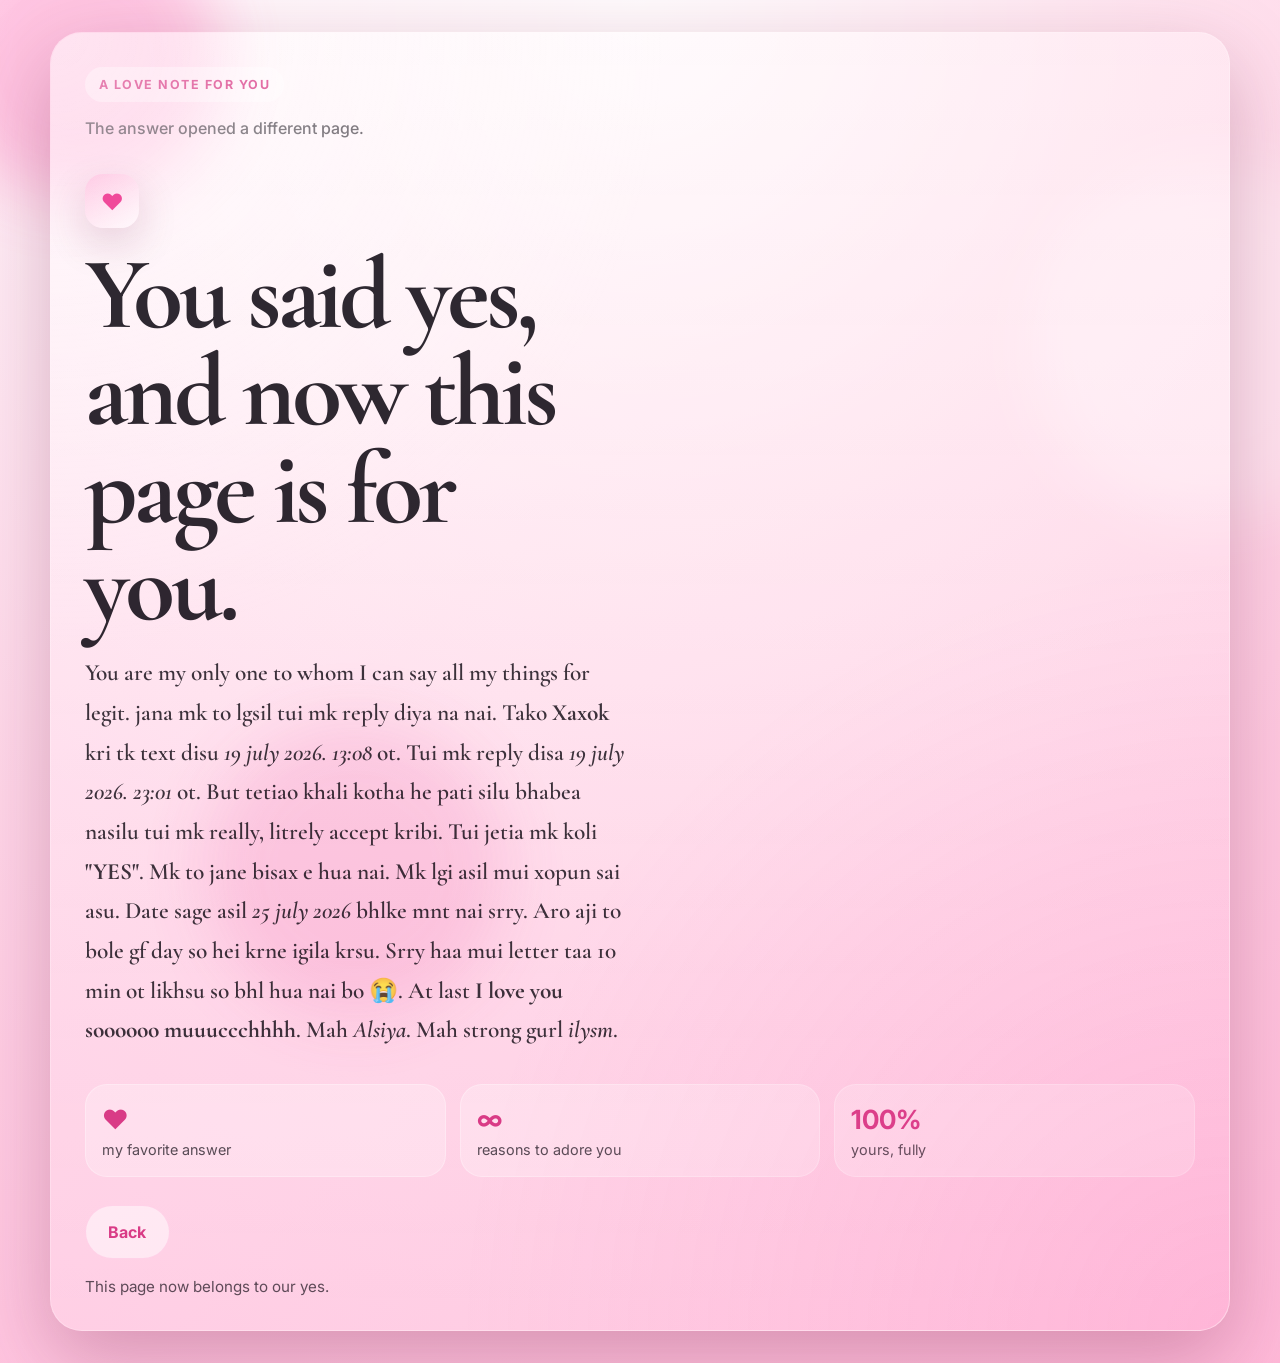
==== note.html @ 2ac6563f "feat: add note page with prefetch, loader and home UI updates" ====
<!DOCTYPE html>
<html lang="en">
  <head>
    <meta charset="UTF-8" />
    <meta name="viewport" content="width=device-width, initial-scale=1.0" />
    <meta
      name="description"
      content="A premium Valentine love note page with glassmorphism, pink gradients, and soft romance."
    />
    <meta name="theme-color" content="#ff69b4" />
    <title>A Love Note for Alsiya</title>
    <link rel="preconnect" href="https://fonts.googleapis.com" />
    <link rel="preconnect" href="https://fonts.gstatic.com" crossorigin />
    <link
      href="https://fonts.googleapis.com/css2?family=Cormorant+Garamond:wght@500;600;700&family=Inter:wght@400;500;600;700;800&display=swap"
      rel="stylesheet"
    />
    <link rel="stylesheet" href="styles.css" />
  </head>
  <body class="page-note">
    <div class="page-shell">
      <div class="ambient ambient-one"></div>
      <div class="ambient ambient-two"></div>
      <div class="ambient ambient-three"></div>
      <div class="hearts-layer" aria-hidden="true"></div>

      <main class="hero">
        <section class="hero-card glass">
          <div class="eyebrow">A love note for you</div>
          <p class="mini-copy">The answer opened a different page.</p>

          <div class="hero-copy">
            <span class="sparkle">♥</span>
            <h1>You said yes, and now this page is for you.</h1>
            <p class="lead" id="loveNote">
              You are my only one to whom I can say all my things for legit.
              jana mk to lgsil tui mk reply diya na nai.
              Tako <strong>Xaxok</strong> kri tk text disu <em>19 july 2026. 13:08</em> ot.
              Tui mk reply disa <em>19 july 2026. 23:01</em> ot.
              But tetiao khali kotha he pati silu bhabea nasilu tui mk really, litrely accept kribi.
              Tui jetia mk koli <strong>"YES"</strong>.
              Mk to jane bisax e hua nai. Mk lgi asil mui xopun sai asu.
              Date sage asil <em>25 july 2026</em> bhlke mnt nai srry.
              Aro aji to bole gf day so hei krne igila krsu. Srry haa mui letter taa 10 min ot likhsu so bhl hua nai bo 😭.
              At last <strong>I love you soooooo muuuccchhhh</strong>. Mah <em>Alsiya</em>.
              Mah strong gurl <em>ilysm</em>.
            </p>
          </div>

          <div class="stats">
            <div class="stat">
              <strong>♥</strong>
              <span>my favorite answer</span>
            </div>
            <div class="stat">
              <strong>∞</strong>
              <span>reasons to adore you</span>
            </div>
            <div class="stat">
              <strong>100%</strong>
              <span>yours, fully</span>
            </div>
          </div>

          <div class="actions">
            <a class="btn btn-secondary" href="index.html">Back</a>
          </div>

          <p class="hint">This page now belongs to our yes.</p>
        </section>
      </main>
    </div>

    <script src="script.js"></script>
  </body>
</html>
---- styles.css ----
:root {
  --pink: #ff69b4;
  --pink-100: #fff0f7;
  --pink-200: #ffd2e8;
  --pink-300: #ffafd2;
  --pink-400: #ff8ec0;
  --pink-500: #ff69b4;
  --pink-600: #f04a9a;
  --pink-700: #d93b86;
  --white: #ffffff;
  --black: #110b14;
  --ink: rgba(17, 11, 20, 0.88);
  --glass: rgba(255, 255, 255, 0.16);
  --glass-strong: rgba(255, 255, 255, 0.24);
  --border: rgba(255, 255, 255, 0.24);
  --shadow: 0 28px 80px rgba(108, 17, 62, 0.28);
  --shadow-soft: 0 16px 40px rgba(108, 17, 62, 0.16);
}

* {
  box-sizing: border-box;
}

html {
  scroll-behavior: smooth;
}

body {
  margin: 0;
  min-height: 100vh;
  font-family: "Inter", sans-serif;
  color: var(--black);
  background:
    radial-gradient(circle at top, rgba(255, 255, 255, 0.8), rgba(255, 255, 255, 0.15) 32%, rgba(255, 105, 180, 0.12) 65%, rgba(255, 105, 180, 0.22) 100%),
    linear-gradient(135deg, #fff7fb 0%, #ffe2ee 40%, #ffd0e3 100%);
  overflow-x: hidden;
}

.page-shell {
  position: relative;
  min-height: 100vh;
  padding: 32px;
  isolation: isolate;
}

.ambient {
  position: fixed;
  inset: auto;
  border-radius: 999px;
  filter: blur(32px);
  opacity: 0.75;
  pointer-events: none;
  z-index: -2;
}

.ambient-one {
  width: 280px;
  height: 280px;
  top: -80px;
  left: -60px;
  background: rgba(255, 105, 180, 0.45);
}

.ambient-two {
  width: 360px;
  height: 360px;
  top: 18%;
  right: -110px;
  background: rgba(255, 255, 255, 0.45);
}

.ambient-three {
  width: 300px;
  height: 300px;
  bottom: -120px;
  left: 16%;
  background: rgba(240, 74, 154, 0.28);
}

.hearts-layer,
.confetti-layer {
  position: fixed;
  inset: 0;
  pointer-events: none;
  z-index: -1;
  overflow: hidden;
}

.heart {
  position: absolute;
  bottom: -40px;
  color: rgba(255, 105, 180, 0.55);
  font-size: 18px;
  animation: float-up linear forwards;
  text-shadow: 0 0 16px rgba(255, 255, 255, 0.4);
}

@keyframes float-up {
  0% {
    transform: translate3d(0, 0, 0) scale(0.85) rotate(0deg);
    opacity: 0;
  }
  10% {
    opacity: 1;
  }
  100% {
    transform: translate3d(var(--drift), -120vh, 0) scale(1.35) rotate(24deg);
    opacity: 0;
  }
}

.hero {
  width: min(1180px, 100%);
  margin: 0 auto;
  min-height: calc(100vh - 64px);
  display: grid;
  grid-template-columns: 1fr;
  gap: 24px;
  align-items: stretch;
}

.glass {
  background: linear-gradient(180deg, var(--glass-strong), var(--glass));
  border: 1px solid var(--border);
  box-shadow: var(--shadow);
  backdrop-filter: blur(24px) saturate(160%);
  -webkit-backdrop-filter: blur(24px) saturate(160%);
}

.hero-card,
.note-card,
.gallery {
  border-radius: 32px;
}

.hero-card {
  padding: 34px;
  display: flex;
  flex-direction: column;
  justify-content: space-between;
  min-height: 100%;
  position: relative;
  overflow: hidden;
}

.hero-card::before {
  content: "";
  position: absolute;
  inset: 0;
  background:
    radial-gradient(circle at top left, rgba(255, 255, 255, 0.4), transparent 35%),
    radial-gradient(circle at bottom right, rgba(255, 105, 180, 0.18), transparent 44%);
  pointer-events: none;
}

.eyebrow,
.note-label {
  width: fit-content;
  padding: 10px 14px;
  border-radius: 999px;
  background: rgba(255, 255, 255, 0.34);
  color: var(--pink-700);
  font-size: 0.78rem;
  font-weight: 700;
  letter-spacing: 0.12em;
  text-transform: uppercase;
}

.mini-copy {
  margin: 16px 0 0;
  color: rgba(17, 11, 20, 0.66);
  font-weight: 500;
}

.hero-copy {
  margin-top: 36px;
  position: relative;
  max-width: 640px;
}

.sparkle {
  display: inline-flex;
  width: 54px;
  height: 54px;
  align-items: center;
  justify-content: center;
  margin-bottom: 18px;
  border-radius: 18px;
  background: linear-gradient(145deg, rgba(255, 105, 180, 0.2), rgba(255, 255, 255, 0.5));
  color: var(--pink-600);
  font-size: 1.4rem;
  box-shadow: var(--shadow-soft);
}

h1,
h2 {
  margin: 0;
  font-family: "Cormorant Garamond", serif;
  line-height: 0.95;
  letter-spacing: -0.04em;
}

h1 {
  font-size: clamp(3.6rem, 8vw, 7.4rem);
  color: var(--ink);
  max-width: 11ch;
}

.lead {
  margin: 20px 0 0;
  max-width: 34rem;
  color: rgba(17, 11, 20, 0.76);
  font-size: clamp(1.02rem, 1.8vw, 1.2rem);
  line-height: 1.8;
}

.stats {
  margin-top: 34px;
  display: grid;
  grid-template-columns: repeat(3, minmax(0, 1fr));
  gap: 14px;
}

.stat {
  padding: 18px 16px;
  border-radius: 22px;
  background: rgba(255, 255, 255, 0.26);
  border: 1px solid rgba(255, 255, 255, 0.28);
}

.stat strong {
  display: block;
  font-size: 1.65rem;
  color: var(--pink-700);
}

.stat span {
  display: block;
  margin-top: 6px;
  font-size: 0.9rem;
  color: rgba(17, 11, 20, 0.7);
}

.actions {
  margin-top: 28px;
  display: flex;
  flex-wrap: wrap;
  gap: 14px;
}

.btn {
  display: inline-flex;
  align-items: center;
  justify-content: center;
  appearance: none;
  border: none;
  border-radius: 999px;
  padding: 16px 22px;
  font-size: 1rem;
  font-weight: 700;
  letter-spacing: 0.01em;
  cursor: pointer;
  text-decoration: none;
  transition:
    transform 180ms ease,
    box-shadow 180ms ease,
    background 180ms ease,
    color 180ms ease;
}

.btn:hover {
  transform: translateY(-2px);
}

.btn:active {
  transform: translateY(0);
}

.btn-primary {
  color: var(--white);
  background: linear-gradient(135deg, var(--pink-500), var(--pink-700));
  box-shadow: 0 18px 30px rgba(255, 105, 180, 0.35);
}

.btn-secondary {
  color: var(--pink-700);
  background: rgba(255, 255, 255, 0.5);
  border: 1px solid rgba(255, 105, 180, 0.18);
}

.hint {
  margin: 18px 0 0;
  color: rgba(17, 11, 20, 0.68);
  font-size: 0.95rem;
}

.note-card {
  padding: 28px;
}

.note-card p {
  margin: 0;
}

#loveNote {
  margin-top: 18px;
  color: rgba(17, 11, 20, 0.82);
  font-size: clamp(1.18rem, 2vw, 1.46rem);
  line-height: 1.7;
  font-family: "Cormorant Garamond", serif;
  font-weight: 600;
}

.gallery {
  padding: 24px;
}

.gallery-top {
  display: flex;
  justify-content: space-between;
  gap: 12px;
  color: rgba(17, 11, 20, 0.58);
  font-size: 0.82rem;
  letter-spacing: 0.12em;
  text-transform: uppercase;
}

.cards-grid {
  margin-top: 18px;
  display: grid;
  gap: 14px;
}

.mini-card {
  padding: 18px;
  border-radius: 22px;
  background: rgba(255, 255, 255, 0.26);
  border: 1px solid rgba(255, 255, 255, 0.28);
}

.mini-icon {
  display: inline-flex;
  margin-bottom: 14px;
  color: var(--pink-600);
}

.mini-card h2 {
  font-size: 2.1rem;
  color: var(--ink);
}

.mini-card p {
  margin: 8px 0 0;
  color: rgba(17, 11, 20, 0.72);
  line-height: 1.7;
}

.toast {
  position: fixed;
  left: 50%;
  bottom: 26px;
  transform: translateX(-50%) translateY(20px);
  padding: 14px 18px;
  border-radius: 999px;
  background: rgba(17, 11, 20, 0.82);
  color: var(--white);
  font-weight: 600;
  letter-spacing: 0.01em;
  box-shadow: var(--shadow-soft);
  opacity: 0;
  transition:
    opacity 240ms ease,
    transform 240ms ease;
  z-index: 20;
}

.toast.show {
  opacity: 1;
  transform: translateX(-50%) translateY(0);
}

.page-loader {
  position: fixed;
  inset: 0;
  display: grid;
  place-items: center;
  padding: 24px;
  background: rgba(255, 247, 251, 0.34);
  backdrop-filter: blur(14px) saturate(140%);
  -webkit-backdrop-filter: blur(14px) saturate(140%);
  opacity: 0;
  visibility: hidden;
  transition:
    opacity 220ms ease,
    visibility 220ms ease;
  z-index: 30;
}

.page-loader.show {
  opacity: 1;
  visibility: visible;
}

.loader-card {
  width: min(420px, 100%);
  padding: 28px 30px 24px;
  border-radius: 28px;
  text-align: center;
}

.loader-heart {
  width: 64px;
  height: 64px;
  margin: 0 auto 14px;
  border-radius: 22px;
  display: grid;
  place-items: center;
  background: linear-gradient(135deg, var(--pink-500), var(--pink-700));
  color: var(--white);
  font-size: 1.6rem;
  box-shadow: 0 18px 32px rgba(255, 105, 180, 0.32);
  animation: loader-breathe 900ms ease-in-out infinite alternate;
}

.loader-title {
  margin: 0;
  font-family: "Cormorant Garamond", serif;
  font-size: 2.2rem;
  line-height: 1;
  color: var(--ink);
}

.loader-subtitle {
  margin: 10px 0 0;
  color: rgba(17, 11, 20, 0.72);
  line-height: 1.6;
}

.loader-bar {
  position: relative;
  height: 10px;
  margin-top: 20px;
  border-radius: 999px;
  background: rgba(255, 105, 180, 0.12);
  overflow: hidden;
}

.loader-bar span {
  position: absolute;
  inset: 0;
  width: 38%;
  border-radius: inherit;
  background: linear-gradient(90deg, var(--pink-300), var(--pink-500), var(--pink-700));
  animation: loader-slide 1s ease-in-out infinite;
}

body.page-note .hero {
  animation: note-fade-in 560ms ease both;
}

.love-page .hero-card {
  animation: note-fade-in 560ms ease both;
}

@keyframes loader-breathe {
  from {
    transform: translateY(0) scale(0.98);
  }
  to {
    transform: translateY(-3px) scale(1.04);
  }
}

@keyframes loader-slide {
  0% {
    transform: translateX(-120%);
  }
  100% {
    transform: translateX(260%);
  }
}

@keyframes note-fade-in {
  from {
    opacity: 0;
    transform: translateY(18px) scale(0.985);
  }
  to {
    opacity: 1;
    transform: translateY(0) scale(1);
  }
}

.confetti {
  position: absolute;
  width: 12px;
  height: 12px;
  border-radius: 50%;
  background: var(--pink-500);
  box-shadow: 0 0 16px rgba(255, 255, 255, 0.48);
  animation: burst 900ms ease-out forwards;
}

@keyframes burst {
  0% {
    transform: translate3d(0, 0, 0) scale(0.4);
    opacity: 1;
  }
  100% {
    transform: translate3d(var(--dx), var(--dy), 0) scale(0.1);
    opacity: 0;
  }
}

@media (max-width: 980px) {
  .page-shell {
    padding: 18px;
  }

  .hero {
    min-height: auto;
  }

  .love-page {
    min-height: auto;
  }

  .hero-card {
    min-height: auto;
    padding: 24px;
  }

  .stats {
    grid-template-columns: 1fr;
  }
}

@media (max-width: 640px) {
  h1 {
    font-size: clamp(3rem, 16vw, 4.3rem);
  }

  .lead {
    font-size: 1rem;
  }

  .hero-card,
  .note-card,
  .gallery {
    border-radius: 26px;
  }

  .btn {
    width: 100%;
    justify-content: center;
  }

  .loader-card {
    padding: 24px 22px 20px;
  }
}
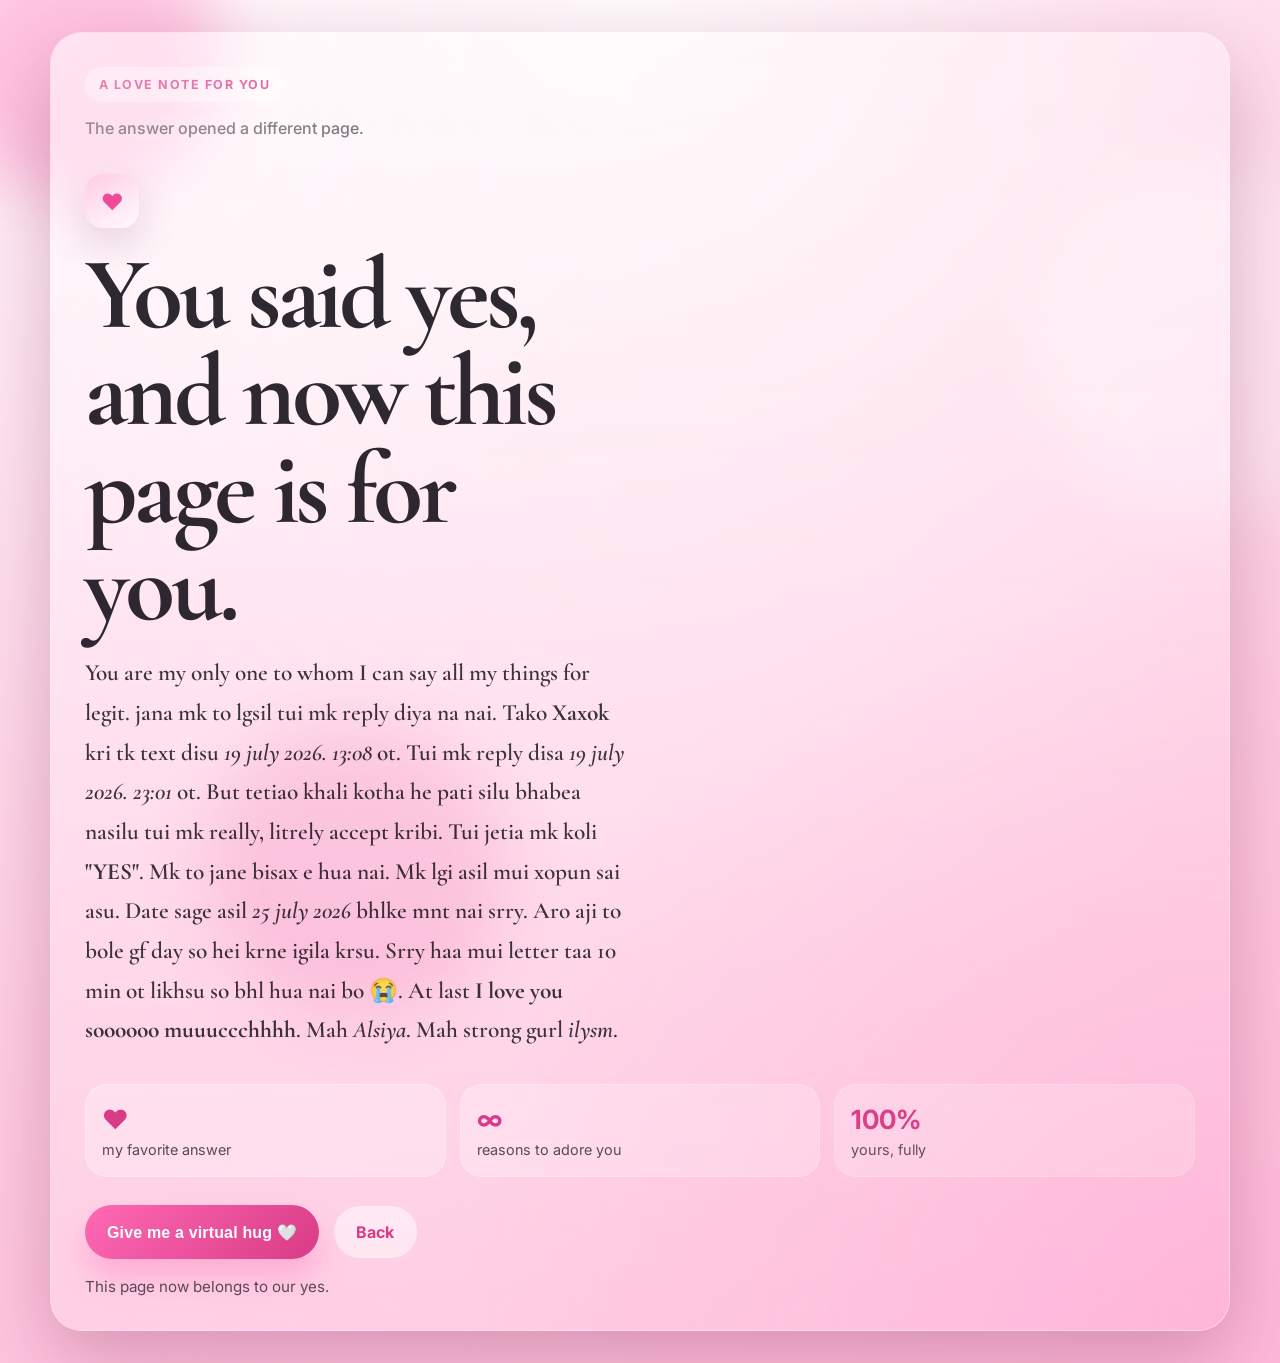
==== commit f2df07e2: "feat: add virtual hug UI and ending screen" ====
--- a/note.html
+++ b/note.html
@@ -63,13 +63,45 @@
           </div>
 
           <div class="actions">
+            <button class="btn btn-primary" id="hugBtn" type="button">Give me a virtual hug 🤍</button>
             <a class="btn btn-secondary" href="index.html">Back</a>
           </div>
 
           <p class="hint">This page now belongs to our yes.</p>
         </section>
+
+        <div class="hug-message" id="hugMessage" hidden aria-live="polite" aria-atomic="true">
+          <div class="hug-message-card glass">
+            <p>
+              If I were there right now,<br />
+              I'd hug you for real.
+              <br /><br />
+              Until then...
+              <br /><br />
+              This little website will have to do. ❤️
+            </p>
+          </div>
+        </div>
+
+        <section class="ending-screen" id="endingScreen" hidden aria-live="polite" aria-atomic="true">
+          <div class="ending-shell glass">
+            <div class="ending-heart">❤️</div>
+            <h1>Happy Girlfriend's Day</h1>
+            <p class="ending-copy">Thank you for saying "Yes"<br />every single day.</p>
+            <p class="ending-copy ending-signoff">I love you,<br />Sann</p>
+            <p class="ending-sub">Made with ❤️<br />by your nerd boyfriend.</p>
+            <p class="ending-psa" id="finalPsa" hidden>
+              P.S.<br />
+              Now close this page...<br /><br />
+              and come get your real hug. 🤍
+            </p>
+          </div>
+        </section>
       </main>
     </div>
+
+    <div class="toast" id="toast" aria-live="polite" aria-atomic="true"></div>
+    <div class="confetti-layer" aria-hidden="true" id="confettiLayer"></div>
 
     <script src="script.js"></script>
   </body>
--- a/styles.css
+++ b/styles.css
@@ -141,6 +141,10 @@
   min-height: 100%;
   position: relative;
   overflow: hidden;
+  transition:
+    opacity 700ms ease,
+    transform 700ms ease,
+    filter 700ms ease;
 }
 
 .hero-card::before {
@@ -379,6 +383,144 @@
   transform: translateX(-50%) translateY(0);
 }
 
+.page-note.hugging .hero-card {
+  opacity: 0.24;
+  transform: translateY(8px) scale(0.985);
+  filter: blur(1.5px);
+}
+
+.page-note.show-ending .hero-card {
+  opacity: 0;
+  transform: translateY(12px) scale(0.98);
+  filter: blur(4px);
+}
+
+.page-note.hugging .sparkle,
+.page-note.hugging #hugBtn {
+  animation: ending-heart-pulse 1.8s ease-in-out infinite;
+}
+
+.hug-message,
+.ending-screen {
+  position: fixed;
+  inset: 0;
+  display: grid;
+  place-items: center;
+  padding: 24px;
+  opacity: 0;
+  visibility: hidden;
+  pointer-events: none;
+  transition:
+    opacity 420ms ease,
+    visibility 420ms ease;
+  z-index: 25;
+}
+
+.hug-message.show,
+.ending-screen.show {
+  opacity: 1;
+  visibility: visible;
+  pointer-events: auto;
+}
+
+.hug-message-card {
+  width: min(560px, 100%);
+  padding: 30px 28px;
+  border-radius: 30px;
+  text-align: center;
+  color: var(--ink);
+}
+
+.hug-message-card p {
+  margin: 0;
+  font-family: "Cormorant Garamond", serif;
+  font-size: clamp(1.7rem, 4vw, 2.6rem);
+  line-height: 1.25;
+}
+
+.ending-screen {
+  z-index: 26;
+}
+
+.ending-shell {
+  width: min(760px, 100%);
+  padding: 42px 28px 34px;
+  border-radius: 36px;
+  text-align: center;
+  position: relative;
+  overflow: hidden;
+}
+
+.ending-shell::before {
+  content: "";
+  position: absolute;
+  inset: 0;
+  background:
+    radial-gradient(circle at top, rgba(255, 255, 255, 0.42), transparent 34%),
+    radial-gradient(circle at center, rgba(255, 105, 180, 0.16), transparent 58%);
+  pointer-events: none;
+}
+
+.ending-heart {
+  font-size: clamp(2.8rem, 7vw, 4.4rem);
+  margin-bottom: 18px;
+  filter: drop-shadow(0 10px 24px rgba(255, 105, 180, 0.28));
+  animation: ending-heart-pulse 2.8s ease-in-out infinite;
+}
+
+.ending-shell h1 {
+  font-size: clamp(3rem, 7vw, 5.8rem);
+  max-width: none;
+}
+
+.ending-copy {
+  margin: 18px 0 0;
+  color: rgba(17, 11, 20, 0.82);
+  font-size: clamp(1.15rem, 2vw, 1.55rem);
+  line-height: 1.7;
+}
+
+.ending-signoff {
+  margin-top: 20px;
+  font-family: "Cormorant Garamond", serif;
+  font-size: clamp(1.5rem, 3vw, 2.1rem);
+}
+
+.ending-sub {
+  margin: 28px 0 0;
+  color: rgba(17, 11, 20, 0.7);
+  font-size: 1rem;
+  line-height: 1.7;
+}
+
+.ending-psa {
+  margin: 34px 0 0;
+  color: var(--pink-700);
+  font-family: "Cormorant Garamond", serif;
+  font-size: clamp(1.45rem, 3vw, 2rem);
+  line-height: 1.35;
+  opacity: 0;
+  transform: translateY(12px);
+  transition:
+    opacity 700ms ease,
+    transform 700ms ease;
+}
+
+.ending-psa.show {
+  opacity: 1;
+  transform: translateY(0);
+}
+
+@keyframes ending-heart-pulse {
+  0%,
+  100% {
+    transform: scale(1);
+  }
+  50% {
+    transform: scale(1.05);
+  }
+}
+
 .page-loader {
   position: fixed;
   inset: 0;
@@ -491,6 +633,17 @@
   }
 }
 
+@keyframes note-fade-out {
+  from {
+    opacity: 1;
+    transform: translateY(0) scale(1);
+  }
+  to {
+    opacity: 0;
+    transform: translateY(10px) scale(0.985);
+  }
+}
+
 .confetti {
   position: absolute;
   width: 12px;
@@ -558,4 +711,10 @@
   .loader-card {
     padding: 24px 22px 20px;
   }
-}
+
+  .hug-message-card,
+  .ending-shell {
+    padding: 24px 20px;
+    border-radius: 28px;
+  }
+}
